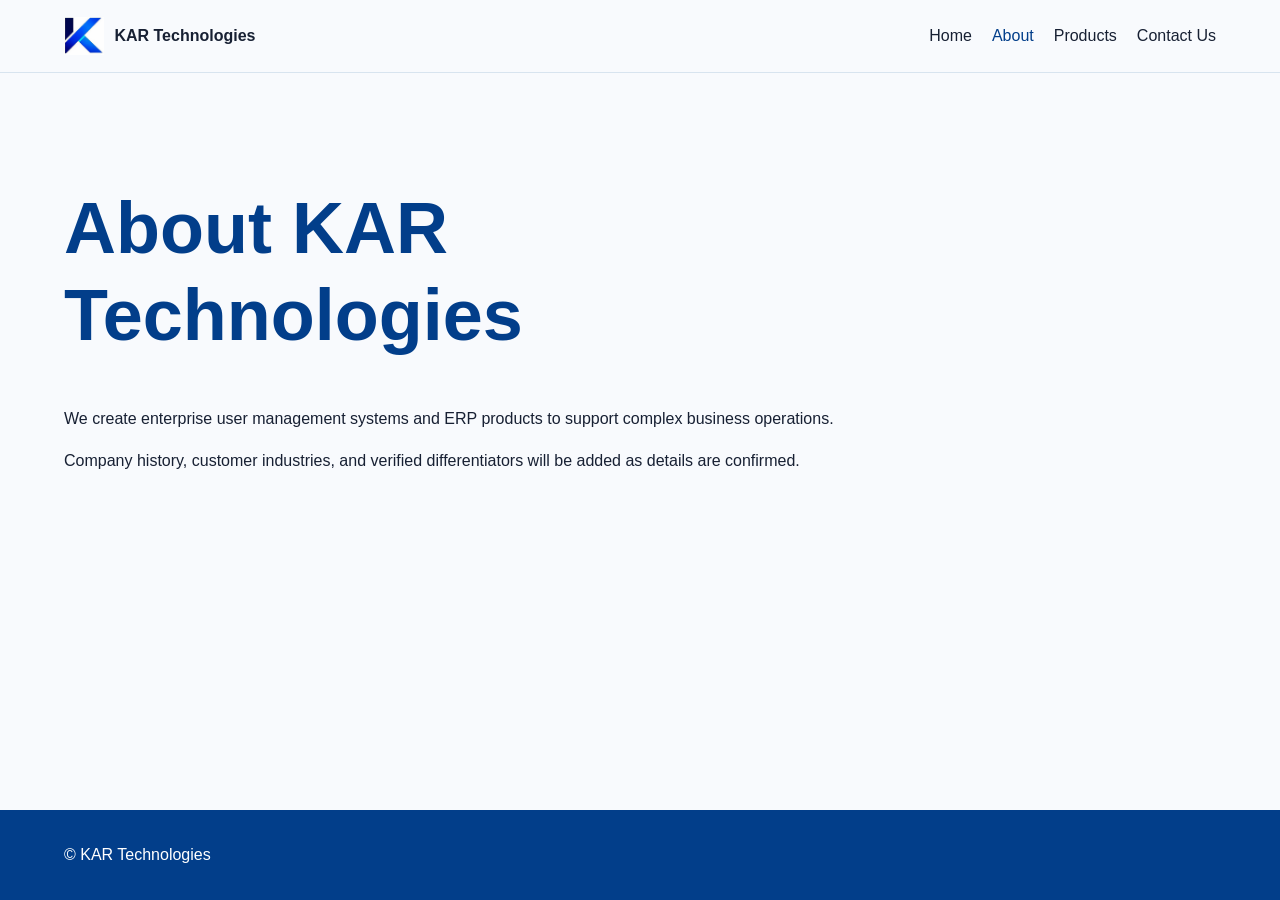
==== about.html @ c6ebc292 "Setup of the website" ====
<!doctype html>
<html lang="en">
<head>
  <meta charset="utf-8">
  <meta name="viewport" content="width=device-width, initial-scale=1">
  <title>About | KAR Technologies</title>
  <link rel="stylesheet" href="assets/css/style.css">
</head>
<body>
  <header>
    <a href="index.html" aria-label="KAR Technologies home"><img src="assets/images/kar-technologies-symbol.png" alt="">KAR Technologies</a>
    <nav aria-label="Main navigation">
      <a href="index.html">Home</a>
      <a href="about.html" aria-current="page">About</a>
      <a href="products.html">Products</a>
      <a href="contact-us.html">Contact Us</a>
    </nav>
  </header>
  <main>
    <h1>About KAR Technologies</h1>
    <p>We create enterprise user management systems and ERP products to support complex business operations.</p>
    <p>Company history, customer industries, and verified differentiators will be added as details are confirmed.</p>
  </main>
  <footer><p>&copy; KAR Technologies</p></footer>
</body>
</html>
---- assets/css/style.css ----
:root {
  color-scheme: light;
  --navy: #023e8a;
  --royal-blue: #023e8a;
  --ink: #172033;
  --paper: #f8fafd;
  --soft-blue: #eaf1f8;
  --soft-cyan: #e8f6f8;
  --line: #d8e4ef;
}

* {
  box-sizing: border-box;
}

body {
  display: flex;
  min-height: 100vh;
  flex-direction: column;
  margin: 0;
  color: var(--ink);
  background: var(--paper);
  font-family: Arial, sans-serif;
  line-height: 1.6;
}

header {
  display: flex;
  align-items: center;
  justify-content: space-between;
  gap: 2rem;
  padding: 1rem max(1.5rem, calc((100% - 72rem) / 2));
  color: var(--ink);
  border-bottom: 1px solid var(--line);
  background: var(--paper);
}

header > a {
  display: inline-flex;
  align-items: center;
  gap: 0.65rem;
  color: var(--ink);
  font-weight: 700;
  text-decoration: none;
}

header > a img {
  display: block;
  width: 2.5rem;
  height: 2.5rem;
  object-fit: contain;
}

nav {
  display: flex;
  flex-wrap: wrap;
  gap: 1.25rem;
}

nav a {
  color: var(--ink);
  text-decoration: none;
}

nav a:hover,
nav a[aria-current="page"] {
  color: var(--navy);
}

main {
  flex: 1;
  width: min(72rem, calc(100% - 3rem));
  margin: 0 auto;
  padding: 4rem 0;
}

h1,
h2 {
  color: var(--navy);
  line-height: 1.2;
}

h1 {
  max-width: 18ch;
  font-size: clamp(2.5rem, 6vw, 4.5rem);
}

main > section {
  margin-block: 2rem;
  padding: 1.25rem;
  border: 1px solid var(--line);
  border-inline-start: 4px solid var(--soft-cyan);
  border-radius: 4px;
  background: var(--soft-blue);
}

a:not(header a, nav a) {
  color: var(--royal-blue);
}

footer {
  padding: 1rem max(1.5rem, calc((100% - 72rem) / 2));
  color: white;
  background: var(--navy);
}

@media (max-width: 40rem) {
  header {
    align-items: flex-start;
    flex-direction: column;
    gap: 0.75rem;
  }
}
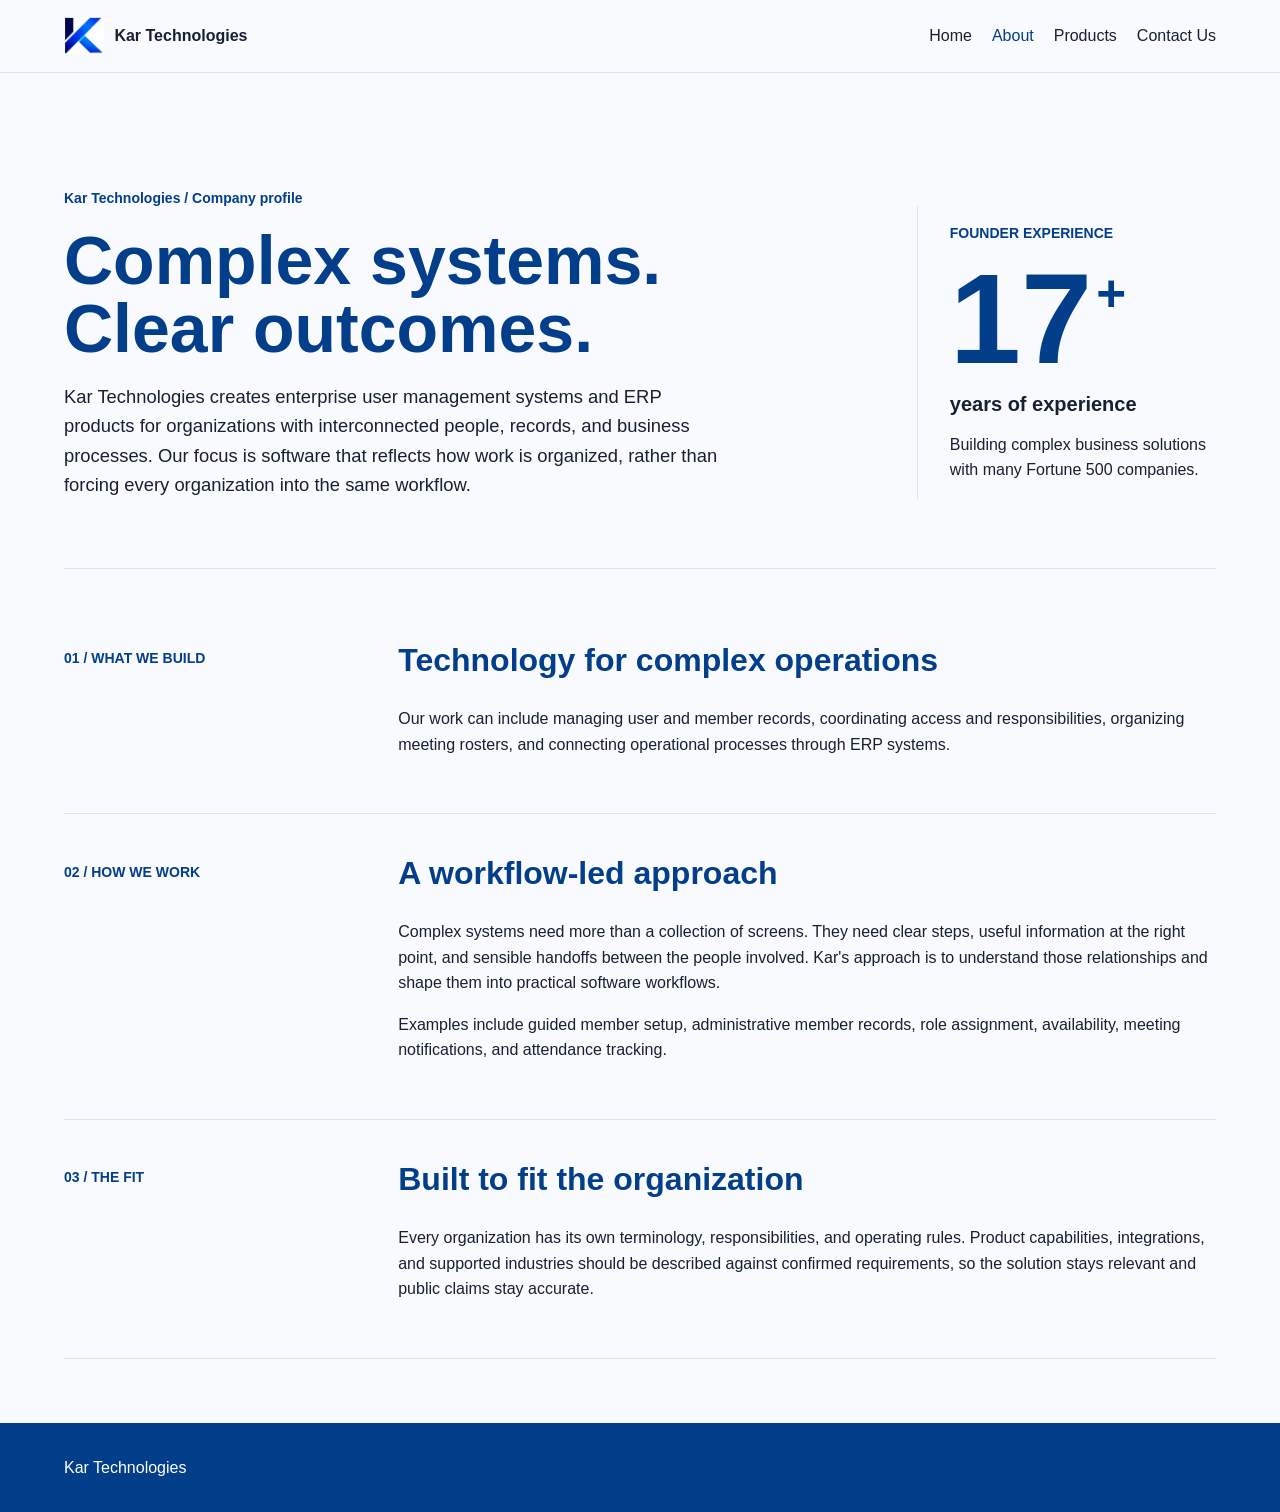
==== commit 420b1d0b: "Created the transitions and decks of the website" ====
--- a/about.html
+++ b/about.html
@@ -3,12 +3,12 @@
 <head>
   <meta charset="utf-8">
   <meta name="viewport" content="width=device-width, initial-scale=1">
-  <title>About | KAR Technologies</title>
+  <title>About | Kar Technologies</title>
   <link rel="stylesheet" href="assets/css/style.css">
 </head>
 <body>
   <header>
-    <a href="index.html" aria-label="KAR Technologies home"><img src="assets/images/kar-technologies-symbol.png" alt="">KAR Technologies</a>
+    <a href="index.html" aria-label="Kar Technologies home"><img src="assets/images/kar-technologies-symbol.png" alt="">Kar Technologies</a>
     <nav aria-label="Main navigation">
       <a href="index.html">Home</a>
       <a href="about.html" aria-current="page">About</a>
@@ -16,11 +16,44 @@
       <a href="contact-us.html">Contact Us</a>
     </nav>
   </header>
-  <main>
-    <h1>About KAR Technologies</h1>
-    <p>We create enterprise user management systems and ERP products to support complex business operations.</p>
-    <p>Company history, customer industries, and verified differentiators will be added as details are confirmed.</p>
+  <main class="about-page">
+    <section class="about-hero">
+      <div class="about-hero-copy">
+        <p class="about-eyebrow">Kar Technologies / Company profile</p>
+        <h1>Complex systems. Clear outcomes.</h1>
+        <p>Kar Technologies creates enterprise user management systems and ERP products for organizations with interconnected people, records, and business processes. Our focus is software that reflects how work is organized, rather than forcing every organization into the same workflow.</p>
+      </div>
+      <div class="about-experience-stat" aria-label="More than 17 years of experience">
+        <p class="about-stat-prefix">Founder experience</p>
+        <div class="about-stat-value"><span>17</span><sup>+</sup></div>
+        <p class="about-stat-label">years of experience</p>
+        <p class="about-stat-note">Building complex business solutions with many Fortune 500 companies.</p>
+      </div>
+    </section>
+    <section class="about-chapter">
+      <p class="about-chapter-index">01 / What we build</p>
+      <div class="about-chapter-content">
+        <h2>Technology for complex operations</h2>
+        <p>Our work can include managing user and member records, coordinating access and responsibilities, organizing meeting rosters, and connecting operational processes through ERP systems.</p>
+      </div>
+    </section>
+    <section class="about-chapter">
+      <p class="about-chapter-index">02 / How we work</p>
+      <div class="about-chapter-content">
+        <h2>A workflow-led approach</h2>
+        <p>Complex systems need more than a collection of screens. They need clear steps, useful information at the right point, and sensible handoffs between the people involved. Kar's approach is to understand those relationships and shape them into practical software workflows.</p>
+        <p>Examples include guided member setup, administrative member records, role assignment, availability, meeting notifications, and attendance tracking.</p>
+      </div>
+    </section>
+    <section class="about-chapter">
+      <p class="about-chapter-index">03 / The fit</p>
+      <div class="about-chapter-content">
+        <h2>Built to fit the organization</h2>
+        <p>Every organization has its own terminology, responsibilities, and operating rules. Product capabilities, integrations, and supported industries should be described against confirmed requirements, so the solution stays relevant and public claims stay accurate.</p>
+      </div>
+    </section>
   </main>
-  <footer><p>&copy; KAR Technologies</p></footer>
+  <footer><p>Kar Technologies</p></footer>
+  <script src="assets/js/main.js" defer></script>
 </body>
 </html>
--- a/assets/css/style.css
+++ b/assets/css/style.css
@@ -94,8 +94,239 @@
   background: var(--soft-blue);
 }
 
+main > section.section-reveal {
+  opacity: 0;
+  transform: translateY(1.5rem);
+  transition: opacity 650ms ease, transform 650ms cubic-bezier(0.2, 0.65, 0.3, 1);
+}
+
+main > section.section-reveal.is-visible {
+  opacity: 1;
+  transform: translateY(0);
+}
+
+.home-hero {
+  padding: 3.5rem 0;
+  border: 0;
+  border-bottom: 1px solid var(--line);
+  border-radius: 0;
+  background: transparent;
+}
+
+.home-eyebrow {
+  margin: 0 0 1rem;
+  color: var(--navy);
+  font-size: 0.875rem;
+  font-weight: 700;
+  text-transform: uppercase;
+}
+
+.home-hero h1 {
+  max-width: 14ch;
+  margin: 0 0 1.25rem;
+  font-size: 4.5rem;
+  line-height: 1;
+}
+
+.home-hero > p:not(.home-eyebrow) {
+  max-width: 48rem;
+  font-size: 1.15rem;
+}
+
+.home-metrics {
+  display: grid;
+  grid-template-columns: repeat(2, minmax(0, 1fr));
+  margin: 0;
+  padding: 2rem 0;
+  border: 0;
+  border-bottom: 1px solid var(--line);
+  border-radius: 0;
+  background: transparent;
+}
+
+.home-metric + .home-metric {
+  padding-inline-start: 2rem;
+  border-inline-start: 1px solid var(--line);
+}
+
+.home-metric-value {
+  margin: 0;
+  color: var(--navy);
+  font-size: 4.5rem;
+  font-weight: 700;
+  line-height: 1;
+}
+
+.home-metric-label {
+  margin: 0.5rem 0 0;
+  font-size: 1.1rem;
+  font-weight: 700;
+}
+
+.about-page > .about-hero {
+  display: grid;
+  min-height: 27rem;
+  grid-template-columns: minmax(0, 1.45fr) minmax(14rem, 0.55fr);
+  align-items: center;
+  gap: 4rem;
+  margin: 0 0 2rem;
+  padding: 3rem 0;
+  border: 0;
+  border-bottom: 1px solid var(--line);
+  border-radius: 0;
+  background: transparent;
+}
+
+.about-eyebrow,
+.about-stat-prefix,
+.about-chapter-index {
+  margin: 0 0 1rem;
+  color: var(--navy);
+  font-size: 0.875rem;
+  font-weight: 700;
+}
+
+.about-stat-prefix,
+.about-chapter-index {
+  text-transform: uppercase;
+}
+
+.about-hero h1 {
+  max-width: 16ch;
+  margin: 0 0 1.25rem;
+  font-size: 4.25rem;
+  line-height: 1;
+}
+
+.about-hero-copy > p:last-child {
+  max-width: 42rem;
+  font-size: 1.15rem;
+}
+
+.about-experience-stat {
+  padding: 1rem 0 1rem 2rem;
+  border-inline-start: 1px solid var(--line);
+}
+
+.about-stat-value {
+  display: flex;
+  align-items: flex-start;
+  color: var(--navy);
+  font-size: 8rem;
+  font-weight: 700;
+  line-height: 0.9;
+}
+
+.about-stat-value sup {
+  margin: 0.15em 0 0 0.08em;
+  color: var(--royal-blue);
+  font-size: 0.4em;
+  line-height: 1;
+}
+
+.about-stat-label,
+.about-stat-note {
+  margin: 0.75rem 0 0;
+}
+
+.about-stat-label {
+  font-size: 1.25rem;
+  font-weight: 700;
+}
+
+.about-stat-note {
+  color: var(--ink);
+}
+
+.about-page > .about-chapter {
+  display: grid;
+  grid-template-columns: minmax(10rem, 0.35fr) minmax(0, 1fr);
+  gap: 3rem;
+  margin: 0;
+  padding: 2.5rem 0;
+  border: 0;
+  border-bottom: 1px solid var(--line);
+  border-radius: 0;
+  background: transparent;
+}
+
+.about-chapter-index {
+  padding-top: 0.4rem;
+}
+
+.about-chapter-content h2 {
+  margin-top: 0;
+  font-size: 2rem;
+}
+
+.about-chapter-content p {
+  max-width: 52rem;
+}
+
 a:not(header a, nav a) {
   color: var(--royal-blue);
+}
+
+.showcase-carousel {
+  margin-top: 1.5rem;
+}
+
+.carousel-slide {
+  margin: 0;
+}
+
+.carousel-slide img {
+  display: block;
+  width: 100%;
+  max-height: 38rem;
+  object-fit: contain;
+  background: white;
+  border: 1px solid var(--line);
+  border-radius: 4px;
+}
+
+.carousel-slide figcaption {
+  margin-top: 0.75rem;
+}
+
+.carousel-controls {
+  display: flex;
+  align-items: center;
+  justify-content: space-between;
+  gap: 1rem;
+  margin-top: 1rem;
+}
+
+.carousel-controls p {
+  margin: 0;
+}
+
+.carousel-controls button {
+  padding: 0.55rem 0.85rem;
+  border: 1px solid var(--navy);
+  border-radius: 4px;
+  color: var(--navy);
+  background: white;
+  font: inherit;
+  cursor: pointer;
+}
+
+.carousel-controls button:hover {
+  color: white;
+  background: var(--navy);
+}
+
+.carousel-controls button:focus-visible {
+  outline: 3px solid var(--soft-cyan);
+  outline-offset: 2px;
+}
+
+@media (prefers-reduced-motion: reduce) {
+  main > section.section-reveal {
+    opacity: 1;
+    transform: none;
+    transition: none;
+  }
 }
 
 footer {
@@ -110,4 +341,60 @@
     flex-direction: column;
     gap: 0.75rem;
   }
-}
+
+  .about-page > .about-hero {
+    min-height: 0;
+    grid-template-columns: 1fr;
+    gap: 2rem;
+    padding-block: 2rem;
+  }
+
+  .about-hero h1 {
+    font-size: 3rem;
+  }
+
+  .about-experience-stat {
+    padding: 1.5rem 0 0;
+    border-top: 1px solid var(--line);
+    border-inline-start: 0;
+  }
+
+  .about-stat-value {
+    font-size: 6rem;
+  }
+
+  .about-page > .about-chapter {
+    grid-template-columns: 1fr;
+    gap: 0.5rem;
+    padding-block: 1.75rem;
+  }
+
+  .home-hero {
+    padding-block: 0.75rem;
+  }
+
+  .home-hero h1 {
+    font-size: 2.25rem;
+  }
+
+  .home-hero > p:not(.home-eyebrow) {
+    font-size: 1rem;
+  }
+
+  .home-page {
+    padding-block: 1rem;
+  }
+
+  .home-metrics {
+    gap: 1rem;
+    padding-block: 1.25rem;
+  }
+
+  .home-metric + .home-metric {
+    padding-inline-start: 1rem;
+  }
+
+  .home-metric-value {
+    font-size: 2.75rem;
+  }
+}
